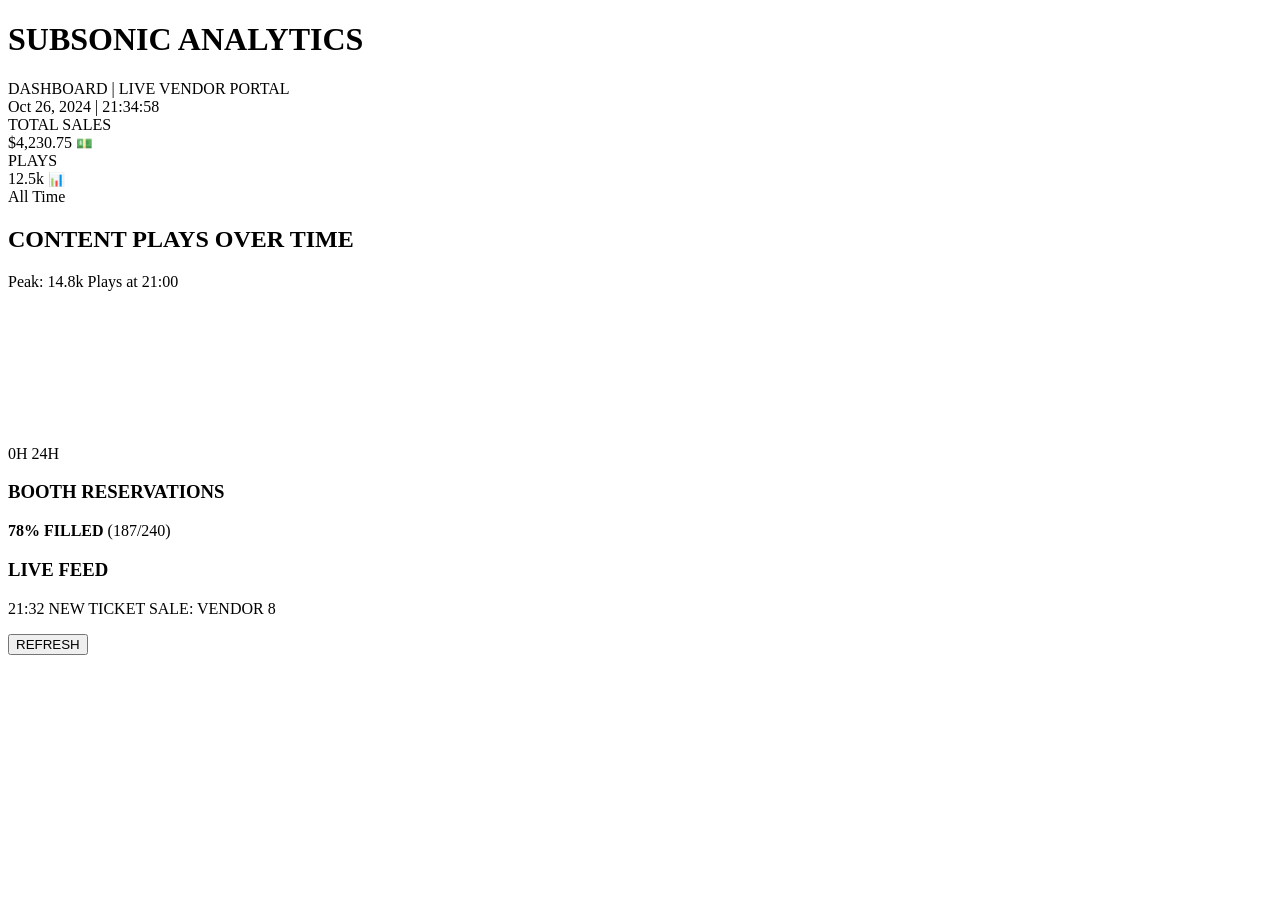
==== pages/estadisticasProveedor.html @ 3e3bf5b7 "Add files via upload" ====
<!DOCTYPE html>
<html lang="es">
<head>
    <meta charset="UTF-8">
    <meta name="viewport" content="width=device-width, initial-scale=1.0">
    <title>Subsonic Analytics - Basic</title>
    <link rel="stylesheet" href="estadisticasProveedorEstilo.css">
</head>
<body>
    <div class="dashboard-container">
        <header class="main-header">
            <div class="brand">
                <h1>SUBSONIC ANALYTICS</h1>
                <span>DASHBOARD | LIVE VENDOR PORTAL</span>
            </div>
            <div class="timestamp" id="live-clock">Oct 26, 2024 | 21:34:58</div>
        </header>

        <div class="main-layout">
            <section class="primary-content">
                <div class="top-stats">
                    <div class="stat-group">
                        <span class="label">TOTAL SALES</span>
                        <div class="value">$4,230.75 <small>💵</small></div>
                    </div>
                    <div class="stat-group">
                        <span class="label">PLAYS</span>
                        <div class="value">12.5k <small>📊</small></div>
                    </div>
                    <div class="filter-tag">All Time</div>
                </div>

                <div class="chart-container">
                    <div class="chart-header">
                        <h2>CONTENT PLAYS OVER TIME</h2>
                        <span class="peak-badge">Peak: 14.8k Plays at 21:00</span>
                    </div>
                    <div class="canvas-wrapper">
                        <canvas id="playsChart"></canvas>
                        <div class="timeline-labels">
                            <span>0H</span>
                            <span>24H</span>
                        </div>
                    </div>
                </div>
            </section>

            <aside class="side-widgets">
                <div class="widget card">
                    <h3>BOOTH RESERVATIONS</h3>
                    <div class="progress-circle">
                        <div class="circle-content">
                            <strong>78% FILLED</strong>
                            <span>(187/240)</span>
                        </div>
                    </div>
                </div>

                <div class="widget card">
                    <h3>LIVE FEED</h3>
                    <p class="feed-item">21:32 NEW TICKET SALE: VENDOR 8</p>
                </div>

                <button class="btn-refresh" onclick="location.reload()">REFRESH</button>
            </aside>
        </div>
    </div>
    <script src="script.js"></script>
</body>
</html>
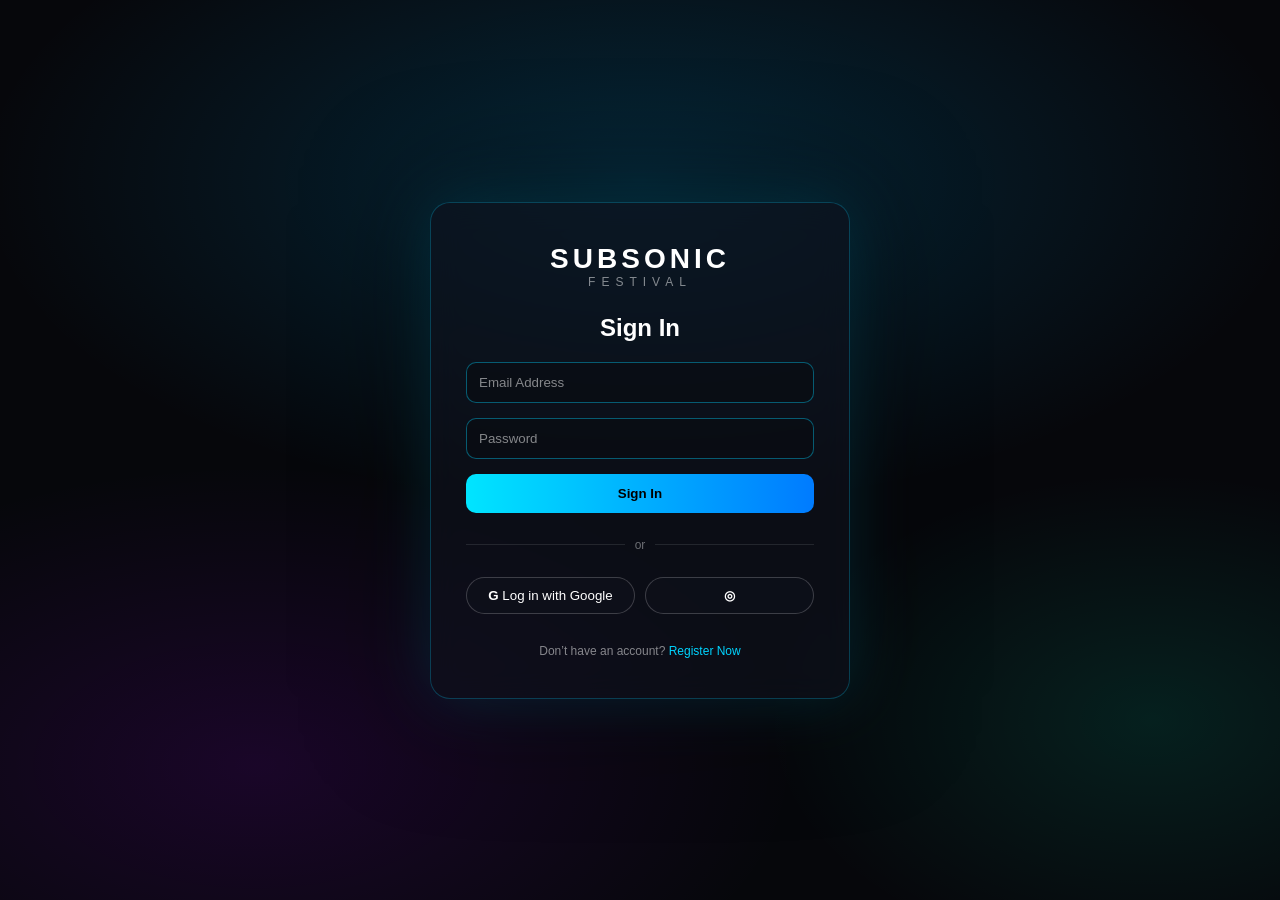
==== commit 41826bba: "Integra cliente y proveedor con backend y frontend" ====
--- a/pages/estadisticasProveedor.html
+++ b/pages/estadisticasProveedor.html
@@ -1,70 +1,115 @@
-<!DOCTYPE html>
-<html lang="es">
-<head>
-    <meta charset="UTF-8">
-    <meta name="viewport" content="width=device-width, initial-scale=1.0">
-    <title>Subsonic Analytics - Basic</title>
-    <link rel="stylesheet" href="estadisticasProveedorEstilo.css">
-</head>
-<body>
-    <div class="dashboard-container">
-        <header class="main-header">
-            <div class="brand">
-                <h1>SUBSONIC ANALYTICS</h1>
-                <span>DASHBOARD | LIVE VENDOR PORTAL</span>
-            </div>
-            <div class="timestamp" id="live-clock">Oct 26, 2024 | 21:34:58</div>
-        </header>
-
-        <div class="main-layout">
-            <section class="primary-content">
-                <div class="top-stats">
-                    <div class="stat-group">
-                        <span class="label">TOTAL SALES</span>
-                        <div class="value">$4,230.75 <small>💵</small></div>
-                    </div>
-                    <div class="stat-group">
-                        <span class="label">PLAYS</span>
-                        <div class="value">12.5k <small>📊</small></div>
-                    </div>
-                    <div class="filter-tag">All Time</div>
-                </div>
-
-                <div class="chart-container">
-                    <div class="chart-header">
-                        <h2>CONTENT PLAYS OVER TIME</h2>
-                        <span class="peak-badge">Peak: 14.8k Plays at 21:00</span>
-                    </div>
-                    <div class="canvas-wrapper">
-                        <canvas id="playsChart"></canvas>
-                        <div class="timeline-labels">
-                            <span>0H</span>
-                            <span>24H</span>
-                        </div>
-                    </div>
-                </div>
-            </section>
-
-            <aside class="side-widgets">
-                <div class="widget card">
-                    <h3>BOOTH RESERVATIONS</h3>
-                    <div class="progress-circle">
-                        <div class="circle-content">
-                            <strong>78% FILLED</strong>
-                            <span>(187/240)</span>
-                        </div>
-                    </div>
-                </div>
-
-                <div class="widget card">
-                    <h3>LIVE FEED</h3>
-                    <p class="feed-item">21:32 NEW TICKET SALE: VENDOR 8</p>
-                </div>
-
-                <button class="btn-refresh" onclick="location.reload()">REFRESH</button>
-            </aside>
-        </div>
-    </div>
-    <script src="script.js"></script>
-</body>
-</html>+<!DOCTYPE html>
+<html lang="es">
+<head>
+  <meta charset="UTF-8">
+  <meta name="viewport" content="width=device-width, initial-scale=1.0">
+  <title>Proveedor - Estadisticas</title>
+  <link rel="stylesheet" href="../css/estadisticasProveedorEstilo.css?v=1">
+</head>
+<body>
+  <div class="dashboard-container">
+    <header class="main-header">
+      <div class="brand">
+        <p class="brand-kicker">Subsonic</p>
+        <h1>Analitica del proveedor</h1>
+        <span id="providerSubtitle">Cargando estadisticas del proveedor...</span>
+      </div>
+
+      <div class="header-actions">
+        <div class="timestamp" id="liveClock">--:--</div>
+        <button id="logoutBtn" class="btn-ghost" type="button">Cerrar sesion</button>
+      </div>
+    </header>
+
+    <nav class="top-nav">
+      <a class="nav-link" href="./gestion.html?v=1">Gestion</a>
+      <a class="nav-link" href="./ReservaEspacios.html?v=1">Espacios</a>
+      <a class="nav-link active" href="./estadisticasProveedor.html?v=1">Estadisticas</a>
+    </nav>
+
+    <div id="statsMessage" class="status-message" hidden></div>
+
+    <section class="stats-grid">
+      <article class="stat-card">
+        <span class="stat-label">Total ventas</span>
+        <strong id="totalVentasValue" class="stat-value">0 EUR</strong>
+      </article>
+
+      <article class="stat-card">
+        <span class="stat-label">Visitas al perfil</span>
+        <strong id="profileViewsValue" class="stat-value">0</strong>
+      </article>
+
+      <article class="stat-card">
+        <span class="stat-label">Solicitudes totales</span>
+        <strong id="totalRequestsValue" class="stat-value">0</strong>
+      </article>
+
+      <article class="stat-card">
+        <span class="stat-label">Ratio de aprobacion</span>
+        <strong id="approvalRateValue" class="stat-value">0%</strong>
+      </article>
+    </section>
+
+    <div class="main-layout">
+      <section class="primary-content">
+        <article class="panel">
+          <div class="panel-header">
+            <div>
+              <p class="panel-kicker">Reservas mensuales</p>
+              <h2>Evolucion de solicitudes</h2>
+            </div>
+            <span id="monthlyPeak" class="panel-pill">Sin datos</span>
+          </div>
+
+          <div id="monthlyReservations" class="bars-chart">
+            <p class="empty-state">No hay datos de reservas mensuales.</p>
+          </div>
+        </article>
+
+        <article class="panel">
+          <div class="panel-header">
+            <div>
+              <p class="panel-kicker">Actividad</p>
+              <h2>Registro reciente</h2>
+            </div>
+          </div>
+
+          <div id="activityLog" class="activity-list">
+            <p class="empty-state">No hay actividad registrada.</p>
+          </div>
+        </article>
+      </section>
+
+      <aside class="side-widgets">
+        <article class="widget card">
+          <h3>Estado de solicitudes</h3>
+          <div class="mini-metrics">
+            <div>
+              <strong id="pendingValue">0</strong>
+              <span>Pendientes</span>
+            </div>
+            <div>
+              <strong id="approvedValue">0</strong>
+              <span>Aprobadas</span>
+            </div>
+            <div>
+              <strong id="rejectedValue">0</strong>
+              <span>Rechazadas</span>
+            </div>
+          </div>
+        </article>
+
+        <article class="widget card">
+          <h3>Resumen rapido</h3>
+          <p id="summaryText" class="summary-copy">Todavia no se han cargado los datos.</p>
+        </article>
+
+        <button id="refreshStatsBtn" class="btn-refresh" type="button">Actualizar datos</button>
+      </aside>
+    </div>
+  </div>
+
+  <script src="../js/provider-stats.js?v=1"></script>
+</body>
+</html>
--- a/css/estadisticasProveedorEstilo.css
+++ b/css/estadisticasProveedorEstilo.css
@@ -0,0 +1,295 @@
+:root {
+  --bg-color: #081322;
+  --bg-soft: #0e1c30;
+  --card-bg: rgba(12, 24, 40, 0.92);
+  --border-color: rgba(129, 201, 255, 0.16);
+  --text-main: #eff7ff;
+  --text-muted: #93acc4;
+  --accent: #29d3ff;
+  --accent-soft: rgba(41, 211, 255, 0.18);
+  --green: #25b77c;
+  --orange: #d89d2b;
+  --red: #d66372;
+  --shadow: 0 24px 55px rgba(0, 0, 0, 0.3);
+}
+
+* {
+  box-sizing: border-box;
+}
+
+body {
+  margin: 0;
+  min-height: 100vh;
+  font-family: "Segoe UI", Roboto, sans-serif;
+  background:
+    radial-gradient(circle at top right, rgba(41, 211, 255, 0.12), transparent 24%),
+    radial-gradient(circle at bottom left, rgba(41, 211, 255, 0.08), transparent 22%),
+    linear-gradient(135deg, #040b15 0%, #091423 45%, #071120 100%);
+  color: var(--text-main);
+}
+
+.dashboard-container {
+  padding: 28px;
+}
+
+.main-header,
+.header-actions,
+.top-nav,
+.panel-header,
+.bar-item,
+.activity-item,
+.mini-metrics {
+  display: flex;
+}
+
+.main-header {
+  justify-content: space-between;
+  align-items: flex-start;
+  gap: 16px;
+}
+
+.brand-kicker,
+.panel-kicker,
+.stat-label {
+  margin: 0;
+  text-transform: uppercase;
+  letter-spacing: 0.16em;
+  font-size: 0.72rem;
+  color: var(--text-muted);
+}
+
+.brand h1,
+.panel-header h2,
+.widget h3 {
+  margin: 6px 0 0;
+}
+
+.brand span,
+.summary-copy {
+  color: var(--text-muted);
+}
+
+.header-actions {
+  align-items: center;
+  gap: 12px;
+}
+
+.timestamp,
+.nav-link,
+.btn-ghost,
+.btn-refresh,
+.panel-pill,
+.status-message,
+.stat-card,
+.panel,
+.card {
+  border: 1px solid var(--border-color);
+  background: var(--card-bg);
+  box-shadow: var(--shadow);
+}
+
+.timestamp,
+.btn-ghost,
+.btn-refresh,
+.nav-link,
+.panel-pill {
+  border-radius: 14px;
+  padding: 11px 14px;
+}
+
+.btn-ghost,
+.btn-refresh {
+  cursor: pointer;
+  color: var(--text-main);
+  font: inherit;
+}
+
+.top-nav {
+  gap: 12px;
+  margin: 24px 0 18px;
+}
+
+.nav-link {
+  text-decoration: none;
+  color: var(--text-main);
+}
+
+.nav-link.active {
+  background: linear-gradient(135deg, var(--accent-soft), rgba(41, 211, 255, 0.06));
+}
+
+.status-message {
+  border-radius: 18px;
+  padding: 14px 16px;
+  margin-bottom: 18px;
+}
+
+.status-message.error {
+  border-color: rgba(214, 99, 114, 0.34);
+  background: rgba(214, 99, 114, 0.14);
+}
+
+.stats-grid {
+  display: grid;
+  grid-template-columns: repeat(4, minmax(0, 1fr));
+  gap: 16px;
+  margin-bottom: 20px;
+}
+
+.stat-card {
+  border-radius: 22px;
+  padding: 20px;
+}
+
+.stat-value {
+  display: block;
+  margin-top: 12px;
+  font-size: 1.9rem;
+}
+
+.main-layout {
+  display: grid;
+  grid-template-columns: minmax(0, 1.5fr) 320px;
+  gap: 20px;
+}
+
+.primary-content,
+.side-widgets {
+  display: flex;
+  flex-direction: column;
+  gap: 18px;
+}
+
+.panel,
+.card {
+  border-radius: 24px;
+  padding: 20px;
+}
+
+.panel-header {
+  justify-content: space-between;
+  align-items: flex-start;
+  gap: 12px;
+  margin-bottom: 16px;
+}
+
+.panel-pill {
+  font-size: 0.8rem;
+}
+
+.bars-chart {
+  display: grid;
+  grid-template-columns: repeat(auto-fit, minmax(120px, 1fr));
+  gap: 14px;
+  align-items: end;
+}
+
+.bar-item {
+  flex-direction: column;
+  justify-content: flex-end;
+  min-height: 210px;
+  border-radius: 20px;
+  border: 1px solid var(--border-color);
+  background: rgba(255, 255, 255, 0.03);
+  padding: 14px;
+}
+
+.bar-track {
+  flex: 1;
+  border-radius: 18px;
+  background: rgba(255, 255, 255, 0.04);
+  display: flex;
+  align-items: flex-end;
+  overflow: hidden;
+  min-height: 140px;
+}
+
+.bar-fill {
+  width: 100%;
+  border-radius: 18px 18px 0 0;
+  background: linear-gradient(180deg, var(--accent), #0b86c9);
+  min-height: 12px;
+}
+
+.bar-meta {
+  margin-top: 12px;
+}
+
+.bar-meta strong,
+.activity-item strong,
+.mini-metrics strong {
+  display: block;
+}
+
+.bar-meta span,
+.activity-item span,
+.mini-metrics span {
+  color: var(--text-muted);
+}
+
+.activity-list {
+  flex-direction: column;
+  gap: 12px;
+}
+
+.activity-item {
+  justify-content: space-between;
+  gap: 12px;
+  padding: 14px 16px;
+  border-radius: 18px;
+  border: 1px solid var(--border-color);
+  background: rgba(255, 255, 255, 0.03);
+}
+
+.activity-copy {
+  max-width: 520px;
+  color: var(--text-muted);
+}
+
+.mini-metrics {
+  flex-direction: column;
+  gap: 12px;
+  margin-top: 16px;
+}
+
+.mini-metrics div {
+  padding: 14px;
+  border-radius: 18px;
+  background: rgba(255, 255, 255, 0.03);
+}
+
+.btn-refresh {
+  background: linear-gradient(135deg, var(--accent), #0b86c9);
+  color: #071120;
+  font-weight: 700;
+}
+
+.empty-state {
+  margin: 0;
+  color: var(--text-muted);
+}
+
+@media (max-width: 1100px) {
+  .stats-grid {
+    grid-template-columns: repeat(2, minmax(0, 1fr));
+  }
+
+  .main-layout {
+    grid-template-columns: 1fr;
+  }
+}
+
+@media (max-width: 720px) {
+  .dashboard-container {
+    padding: 20px;
+  }
+
+  .main-header,
+  .top-nav {
+    flex-direction: column;
+  }
+
+  .stats-grid {
+    grid-template-columns: 1fr;
+  }
+}
